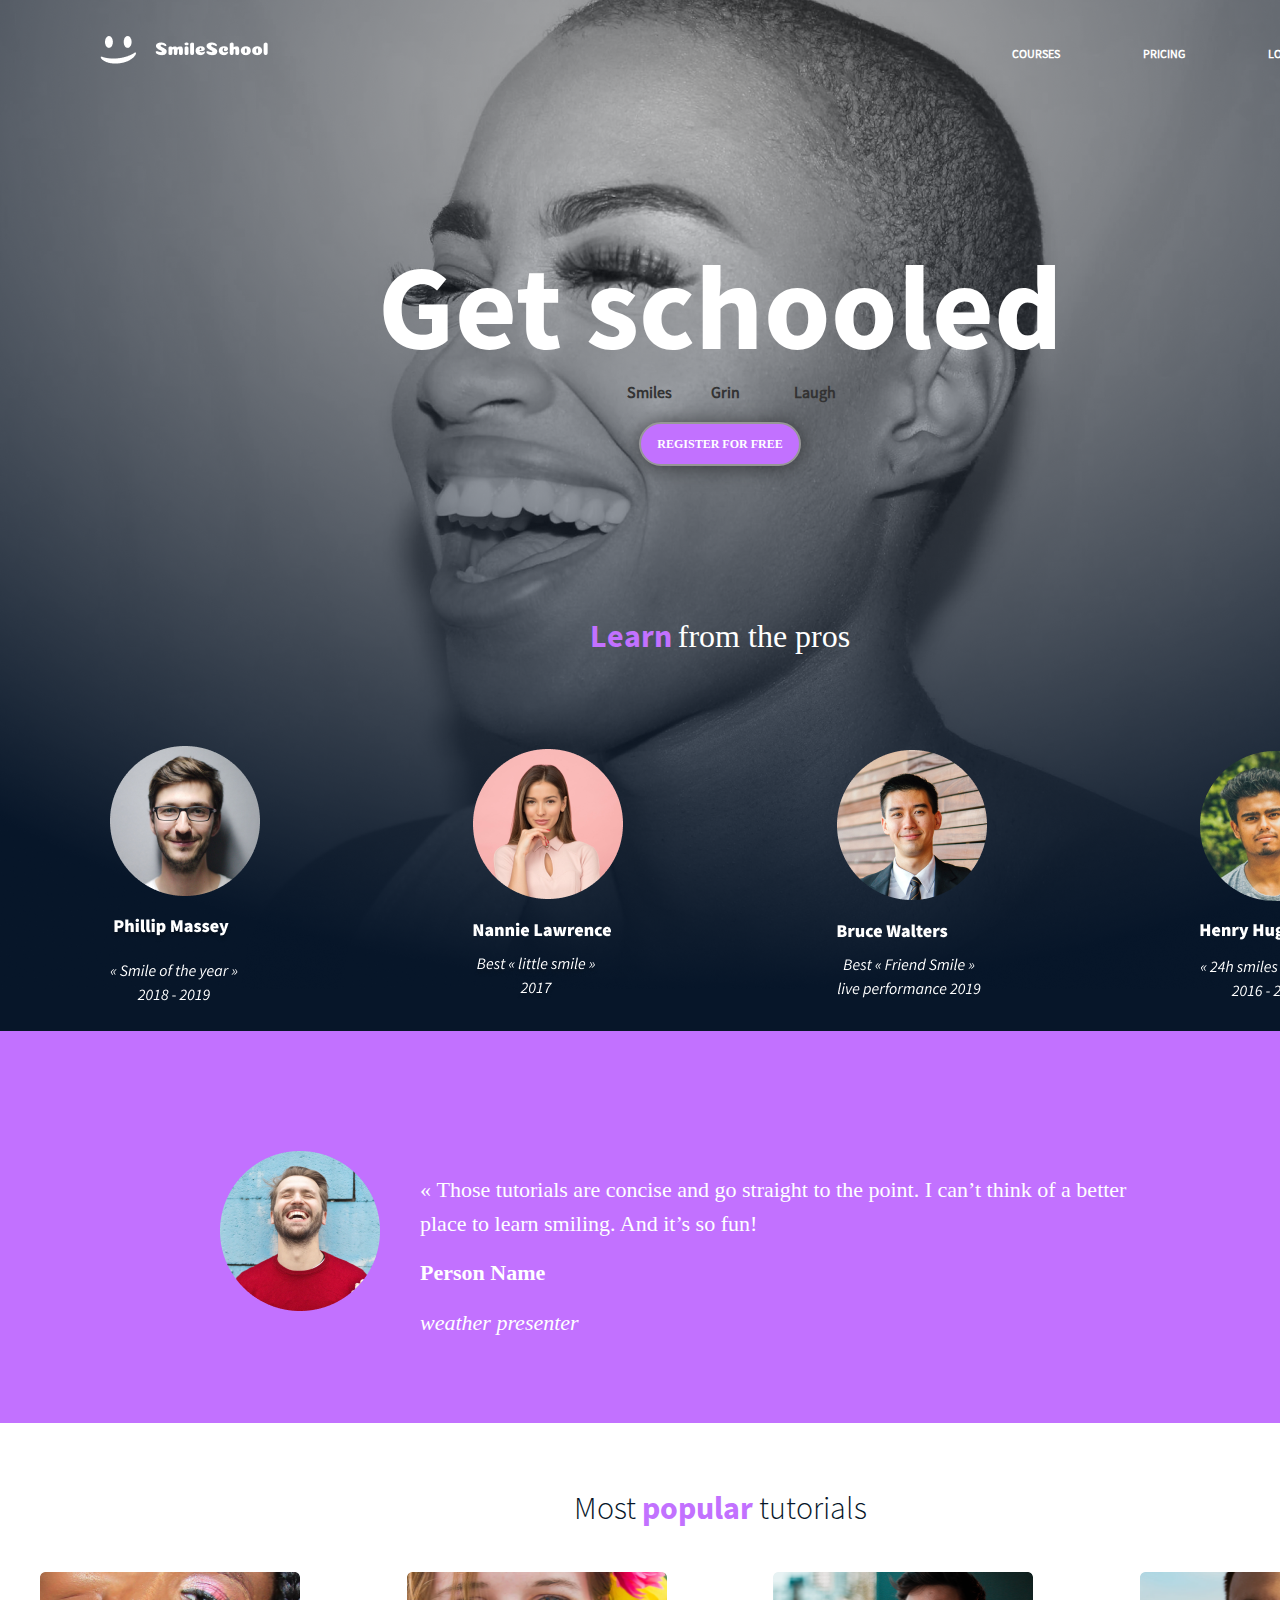
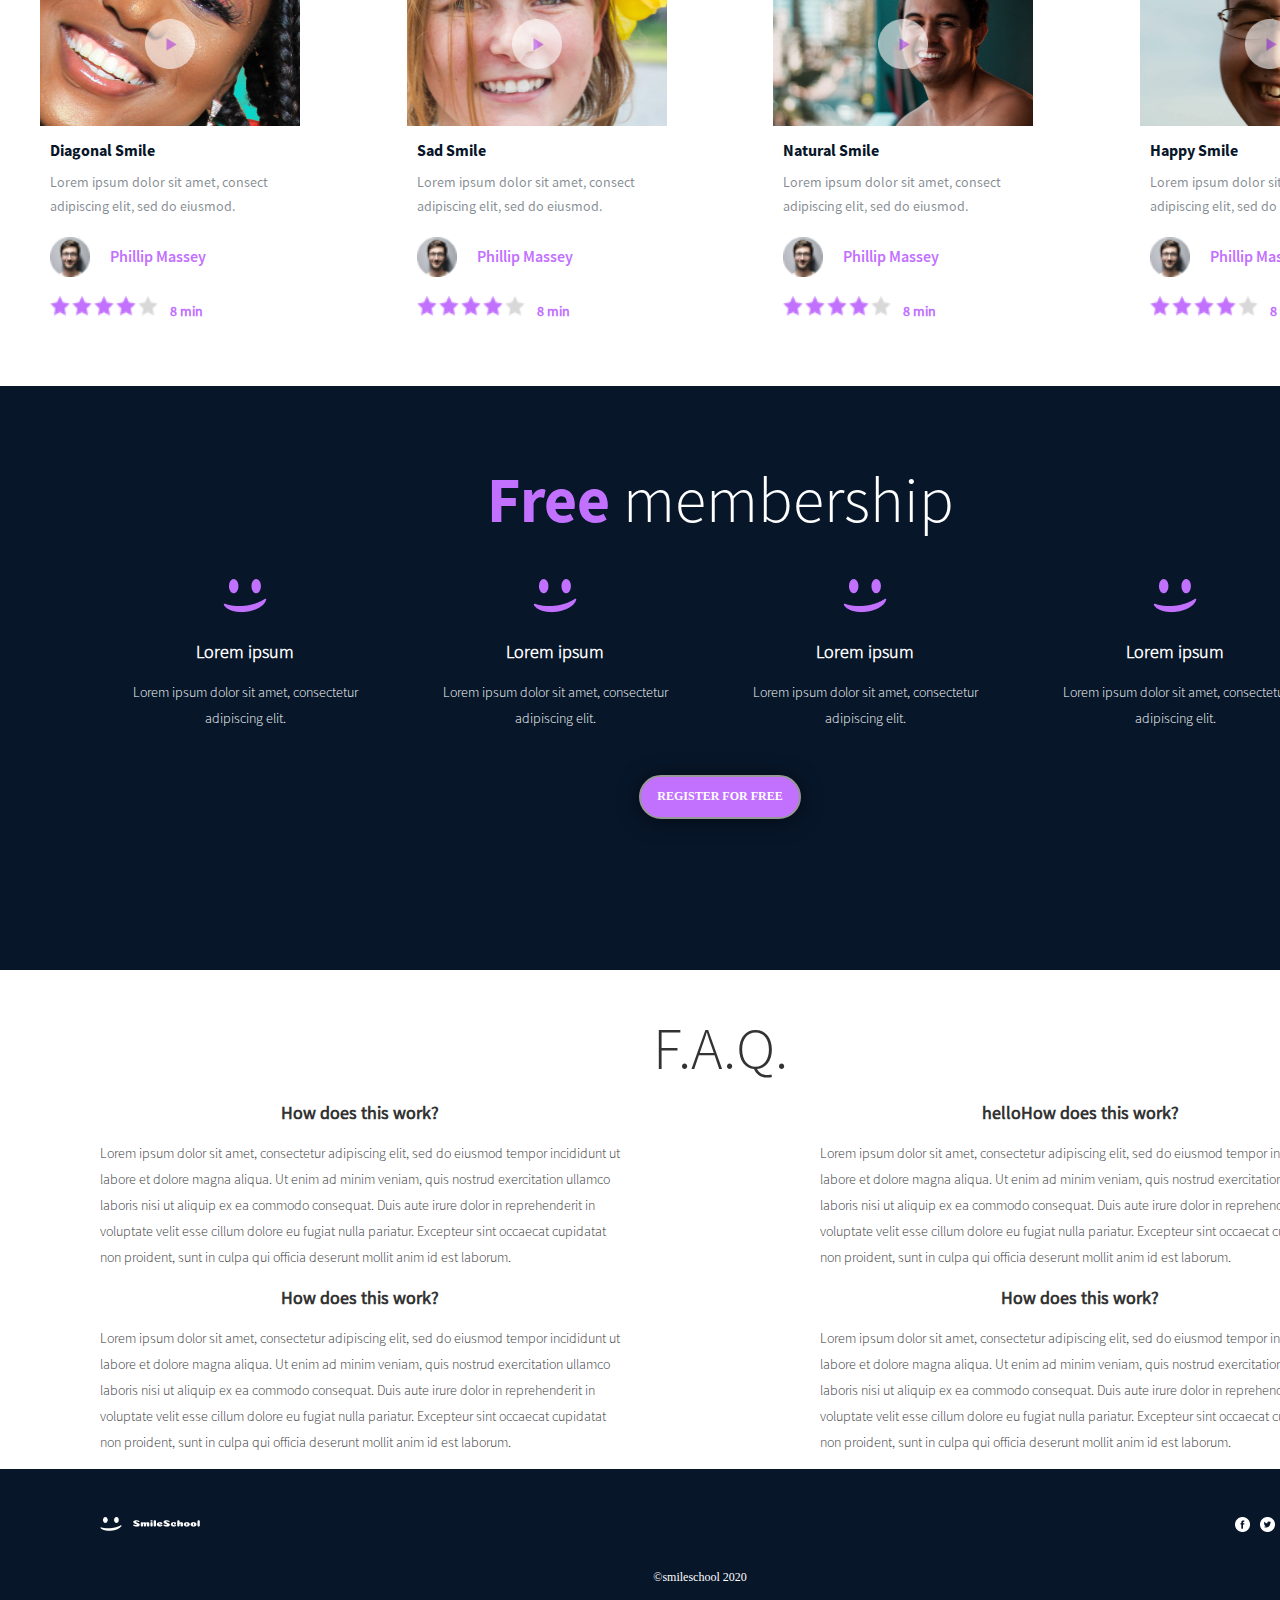
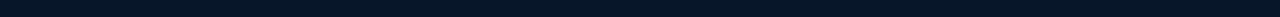
==== css_advanced/index.html @ bad29453 "create a page from figma" ====
<!DOCTYPE html>
<html lang="en">
<head>
    <meta charset="UTF-8">
    <meta name="viewport" content="width=device-width, initial-scale=1.0">
    <title>Homepage</title>
    <link rel="stylesheet" href="styles.css">
</head>
<body>
<div class="container">
<header>
    <div class="header">
        <div class="logo">
            <img src="images/logo.png" alt="Logo"> <!-- Adjust the width as needed -->
        </div>
        <div class="menu">
            <a href="Link">COURSES</a>
            <a href="Link">PRICING</a>
            <a href="Link">LOGIN</a>
        </div>
    </div>
    <section>
        <div>
            <h1 class="getSchooled">Get schooled</h1>
            <div class="spread-out">
                <p>Smiles</p>
                <p>Grin</p>
                <p>Laugh</p>
            </div>
            <button class="button-register">REGISTER FOR FREE</button>
        </div>
        <h2 class="proTitle"><span class="first-word">Learn </span> from the pros</h2>
            <div class="pros">
                <div>
                    <img src="images/avatarPhillip.png" alt="Img Phillip Massey">
                    <p><img src="images/PhillipMassey.png" alt="Phillip Massey"></p>
                    <p><img src="images/SmileOfTheYear.png" alt="Smile of the Year"></p>
                </div>
                <div>
                    <img src="images/Nannie.png" alt="Img Nannie Lawrence">
                    <p><img src="images/NannieLawrence.png" alt="Nannie Lawrence"></p>
                    <p><img src="images/BestLittleSmile.png" alt="Smile of the Year"></p>
                </div>
                <div>
                    <img src="images/Bruce.png" alt="Img Bruce Walters">
                    <p><img src="images/BruceWalters.png" alt="Bruce Walters"></p>
                    <p><img src="images/BestFriendSmile.png" alt="Best Friend Smile"></p>
                </div>
                <div>
                    <img src="images/Henry.png" alt="Img Henry Hughes">
                    <p><img src="images/HenryHughes.png" alt="Henry Hughes"></p>
                    <p><img src="images/24hsmiles.png" alt="24h smile"></p>
                </div>
            </div>
 
    </section>
</header>
<main>
    <section class="sectionTestimonial">
        <div class="insideTestimonial">
            <img src="images/testimonialface.png" alt="Quote Image">
            <div>
                <blockquote>
                    <p><span class="quote-word">« Those tutorials are concise and go straight to the point. I can’t think of a better place to learn smiling. And it’s so fun!
                    </span></p>
                    <p><span class="Person-word">Person Name</span></p>
                    <p><span class="weather-word">weather presenter</span></p>
                </blockquote>
            </div>
        </div>
    </section>
<section class="videoSection">
    <h1 class="videoTitle">Most <span class="first-word">popular</span> tutorials</h1>
    <div class="videoRow">
        <div class="videoCol">
            <div class="image-container">
                <img src="images/DiagonalSmile.png" alt="Diagonal Smile" class="main-image">
                <div class="overlay">
                    <img src="images/play.png" alt="Play Button" class="overlay-image">
                </div>
            </div>
            <h2>Diagonal Smile</h2>
            <p class="videoDescription">Lorem ipsum dolor sit amet, consect adipiscing elit, sed do eiusmod.</p>
            <div class="videoInfo">
                <img src="images/TutorialAvatar.png" alt="Phillip Massey Image">
                <h3 class="videoName">Phillip Massey</h3>
            </div>
            <div class="videoRating">
                <img src="images/star_4.png" alt="Star 1">
                <img src="images/star_4.png" alt="Star 2">
                <img src="images/star_4.png" alt="Star 3">
                <img src="images/star_4.png" alt="Star 4">
                <img src="images/star_5.png" alt="Star 5">
                <p>8 min</p>
            </div>
        </div>
        <div class="videoCol">
            <div class="image-container">
                <img src="images/SadSmile.png" alt="Sad Smile" class="main-image">
                <div class="overlay">
                    <img src="images/play.png" alt="Play Button" class="overlay-image">
                </div>
            </div>
            <h2>Sad Smile</h2>
            <p class="videoDescription">Lorem ipsum dolor sit amet, consect adipiscing elit, sed do eiusmod.</p>
            <div class="videoInfo">
                <img src="images/TutorialAvatar.png" alt="Phillip Massey Image">
                <h3 class="videoName">Phillip Massey</h3>
            </div>
            <div class="videoRating">
                <img src="images/star_4.png" alt="Star 1">
                <img src="images/star_4.png" alt="Star 2">
                <img src="images/star_4.png" alt="Star 3">
                <img src="images/star_4.png" alt="Star 4">
                <img src="images/star_5.png" alt="Star 5">
                <p>8 min</p>
            </div>
        </div>
        <div class="videoCol">
            <div class="image-container">
                <img src="images/NaturalSmile.png" alt="Natural Smile" class="main-image">
                <div class="overlay">
                    <img src="images/play.png" alt="Play Button" class="overlay-image">
                </div>
            </div>
            <h2>Natural Smile</h2>
            <p class="videoDescription">Lorem ipsum dolor sit amet, consect adipiscing elit, sed do eiusmod.</p>
            <div class="videoInfo">
                <img src="images/TutorialAvatar.png" alt="Phillip Massey Image">
                <h3 class="videoName">Phillip Massey</h3>
            </div>
            <div class="videoRating">
                <img src="images/star_4.png" alt="Star 1">
                <img src="images/star_4.png" alt="Star 2">
                <img src="images/star_4.png" alt="Star 3">
                <img src="images/star_4.png" alt="Star 4">
                <img src="images/star_5.png" alt="Star 5">
                <p>8 min</p>
            </div>
        </div>
        <div class="videoCol">
            <div class="image-container">
                <img src="images/HappySmile.png" alt="Happy Smile" class="main-image">
                <div class="overlay">
                    <img src="images/play.png" alt="Play Button" class="overlay-image">
                </div>
            </div>
            <h2>Happy Smile</h2>
            <p class="videoDescription">Lorem ipsum dolor sit amet, consect adipiscing elit, sed do eiusmod.</p>
            <div class="videoInfo">
                <img src="images/TutorialAvatar.png" alt="Phillip Massey Image">
                <h3 class="videoName">Phillip Massey</h3>
            </div>
            <div class="videoRating">
                <img src="images/star_4.png" alt="Star 1">
                <img src="images/star_4.png" alt="Star 2">
                <img src="images/star_4.png" alt="Star 3">
                <img src="images/star_4.png" alt="Star 4">
                <img src="images/star_5.png" alt="Star 5">
                <p>8 min</p>
            </div>
        </div>
    </div>
</section>

<div class="membership">
    <section>
        <div class="topMbr">
            <h1><span class="purple">Free </span>membership</h1>
        </div>
        <div  class="divMbr2">
            <div class="divMbr">
                <div>
                    <img src="images/smile.png" alt="smile img">
                    <h2 class="h2Mbr">Lorem ipsum</h2>
                    <div >
                    <p class="mbrText">Lorem ipsum dolor sit amet, consectetur adipiscing elit.</p>
                    </div>
                </div>
                <div>
                    <img src="images/smile.png" alt="smile img">
                    <h2 class="h2Mbr">Lorem ipsum</h2>
                    <p class="mbrText">Lorem ipsum dolor sit amet, consectetur adipiscing elit.</p>
                </div>
                <div>
                    <img src="images/smile.png" alt="smile img">              
                    <h2 class="h2Mbr">Lorem ipsum</h2>
                    <p class="mbrText">Lorem ipsum dolor sit amet, consectetur adipiscing elit.</p>
                </div>
                <div>
                    <img src="images/smile.png" alt="smile img">
                    <h2 class="h2Mbr">Lorem ipsum</h2>
                    <p class="mbrText">Lorem ipsum dolor sit amet, consectetur adipiscing elit.</p>
                </div>
            </div>
            <button class="button-register">REGISTER FOR FREE</button>
        </div>
    </section>
</div>
<div>
    <section>
    <h1 class="FAQTitle">F.A.Q.</h1>
    <div class="divFAQrow">
        <div>
            <div>
                <h2 class="h2FAQ">How does this work?</h2>
                <p class="faqText">Lorem ipsum dolor sit amet, consectetur adipiscing elit, sed do eiusmod tempor incididunt ut labore et dolore magna aliqua. Ut enim ad minim veniam, quis nostrud exercitation ullamco laboris nisi ut aliquip ex ea commodo consequat. Duis aute irure dolor in reprehenderit in voluptate velit esse cillum dolore eu fugiat nulla pariatur. Excepteur sint occaecat cupidatat non proident, sunt in culpa qui officia deserunt mollit anim id est laborum.</p>
            </div>
            <div>
                <h2 class="h2FAQ">How does this work?</h2>
                <p class="faqText">Lorem ipsum dolor sit amet, consectetur adipiscing elit, sed do eiusmod tempor incididunt ut labore et dolore magna aliqua. Ut enim ad minim veniam, quis nostrud exercitation ullamco laboris nisi ut aliquip ex ea commodo consequat. Duis aute irure dolor in reprehenderit in voluptate velit esse cillum dolore eu fugiat nulla pariatur. Excepteur sint occaecat cupidatat non proident, sunt in culpa qui officia deserunt mollit anim id est laborum.</p>
            </div>
        </div>
        <div>
            <div>
                <h2 class="h2FAQ">helloHow does this work?</h2>
                <p class="faqText">Lorem ipsum dolor sit amet, consectetur adipiscing elit, sed do eiusmod tempor incididunt ut labore et dolore magna aliqua. Ut enim ad minim veniam, quis nostrud exercitation ullamco laboris nisi ut aliquip ex ea commodo consequat. Duis aute irure dolor in reprehenderit in voluptate velit esse cillum dolore eu fugiat nulla pariatur. Excepteur sint occaecat cupidatat non proident, sunt in culpa qui officia deserunt mollit anim id est laborum.</p>
            <div>
            <div>
                <h2 class="h2FAQ">How does this work?</h2>
                <p class="faqText">Lorem ipsum dolor sit amet, consectetur adipiscing elit, sed do eiusmod tempor incididunt ut labore et dolore magna aliqua. Ut enim ad minim veniam, quis nostrud exercitation ullamco laboris nisi ut aliquip ex ea commodo consequat. Duis aute irure dolor in reprehenderit in voluptate velit esse cillum dolore eu fugiat nulla pariatur. Excepteur sint occaecat cupidatat non proident, sunt in culpa qui officia deserunt mollit anim id est laborum.</p>
            </div>
        </div>
    </div>
    </section>
</div>
</main>
<footer>
    <div class="footerCls">
        <div class="footerTop">
            <div class="footerLogo">
                <img src="images/logo.png" alt="Footer logo Image">
            </div>
            <div class="footerMenu">
                <a href="Facebook"><img src="images/Facebook_White.png" alt="Facebook"></a>
                <a href="Twitter"><img src="images/Twitter_White.png" alt="Twitter"></a>
                <a href="Instagram"><img src="images/Instagram_White.png" alt="Instagram"></a>
            </div>
        </div>
        <div class="footerText">
            <p>©smileschool 2020</p>
        </div>
    </div>
</footer>
</div>
</body>
</html>
---- css_advanced/styles.css ----
@font-face { font-family: 'Source Sans Pro-Black'; src: url(fonts/SourceSansPro-Black.otf); }
@font-face { font-family: 'Source Sans Pro-Blacklt'; src: url(fonts/SourceSansPro-BlackIt.otf); }
@font-face { font-family: 'Source Sans Pro-Bold'; src: url(fonts/SourceSansPro-Bold.otf); }
@font-face { font-family: 'Source Sans Pro-Boldlt'; src: url(fonts/SourceSansPro-Boldlt.otf); }
@font-face { font-family: 'Source Sans Pro-ExtraLight'; src: url(fonts/SourceSansPro-ExtraLight.otf); }
@font-face { font-family: 'Source Sans Pro-ExtraLightlt'; src: url(fonts/SourceSansPro-ExtraLightIt.otf); }
@font-face { font-family: 'Source Sans Pro-lt'; src: url(fonts/SourceSansPro-lt.otf); }
@font-face { font-family: 'Source Sans Pro-Light'; src: url(fonts/SourceSansPro-Light.otf); }
@font-face { font-family: 'Source Sans Pro-Lightlt'; src: url(fonts/SourceSansPro-Lightlt.otf); }
@font-face { font-family: 'Source Sans Pro-Regular'; src: url(fonts/SourceSansPro-Regular.otf); }
@font-face { font-family: 'Source Sans Pro-Semibold'; src: url(fonts/SourceSansPro-Semibold.otf); }

/* Base Typography */
body {
    font-family: 'Source Sans Pro-Regular';
    font-size: 16px;
    line-height: 1.5;
    color: #333;
    margin: 0;
    padding: 0;
    height: 100%;
    align-items: center;
}
.container {
    width: 1440px; /* 100%;;*/
    height: 1093px;  /*100%;*/
    background-color: white; /* Change to your desired background color */
    background-image: url("images/background.png");
    background-repeat: no-repeat;
    background-size: cover;
}
header > * {
    margin: 0;
    padding: 0;
}
header {
    display: flex;
    flex-direction: column;
    padding-right: 100px; /* Adjust the padding as needed */
    padding-left: 100px;
    margin-top: 0;
    padding-top: 0;
}
.header {
    display: flex;
    justify-content: space-between;
    width: 100%;
}
.logo {
    padding-top: 36px;
    justify-content: left;
}

.menu a {
    align-items: left;
    text-decoration: none;
    color: #FFFFFF;; /* Adjust the color as needed */
    padding-right: 40px;
    padding-left: 40px;
    height: 15px;
    gap: 0px;
    opacity: 0px;
    font-family: 'Source Sans Pro-Regular';
    font-size: 12px;
    font-weight: 700;
    line-height: 15px;
    text-align: left;
}
.menu {
    margin-top: 40px;

}
.getSchooled {
    font-family: 'Source Sans Pro-Bold';
    font-size: 120px;
    font-weight: 700;
    line-height: 150px;
    text-align: center;
    color: #FFFFFF;
    margin-top: 0px;
    padding-top: 160px;
}
.spread-out {
    display: flex;
    justify-content: space-between; /* Evenly distributes space between items */
    width: 15%; /* Adjust width as needed */
    margin-left: auto;
    margin-right: auto;
}
.spread-out p {
    margin: 0;
    width: 10%;
    text-align: center;
    align-items: center;
}
.button-register {
    display: flex;
    justify-content: center;
    align-items: center;
    background-color: #C271FF; /* Fill color */
    color: white; /* Text color */
    border: 2px solid #979797; /* Stroke color */
    width: 162px; /* Width */
    height: 44px; /* Height */
    margin-top: 20px;
    margin-bottom: 150px;
    text-align: center; /* Text alignment */
    text-decoration: none; /* No text decoration */
    border-radius: 22px; /* Rounded edges */
    cursor: pointer; /* Pointer cursor on hover */
    outline: none; /* No outline */
    box-shadow: 0px 2px 20px 0px #00000080; /* Drop shadow */
    margin-left: auto;
    margin-right: auto;
    font-family: Source Sans Pro;
    font-size: 12px;
    font-weight: 600;
    text-align: center;
}
.proText{
  display: flex;
  flex-direction: row;
  flex-grow: 1; 
}
.proTitle {
    font-family: Source Sans Pro-Regular;
    color: #FFFFFF;
    margin-top: 0px;
    font-size: 32px;
    font-weight: 300;
    line-height: 40px;
    text-align: center;
    font-family: Source Sans Pro;
    padding-bottom: 80px;
    /* Learn from the pros */
}
.first-word {
    font-style: normal;
    font-weight: 700;
    font-size: 32px;
    line-height: 40px;
    text-align: center;
    color: #C271FF;
}
.Person-word {
    font-family: Source Sans Pro;
    font-size: 22px;
    font-weight: 700;
    line-height: 33.6px;
    text-align: left;

}
.weather-word {
    font-family: Source Sans Pro;
    font-size: 22px;
    font-style: italic;
    font-weight: 400;
    line-height: 33px;
    text-align: left;
}
.quote-word {
    font-family: Source Sans Pro;
    font-size: 22px;
    font-weight: 400;
    line-height: 33.6px;
    text-align: left;
}
.prosTitle {
    display: flex;
    justify-content: space-between;
    align-items: center;
    width: 100%; /* Adjust the width as needed */
    padding: 10px; /* Adjust the padding as needed */
}
.pros {
    display: flex;
    justify-content: space-between;
    align-items: center;
    width: 100%; /* Adjust the width as needed */
    padding: 10px; /* Adjust the padding as needed */
}
h1, h2, h3, h4, h5, h6 {
  margin-bottom: 0.0em;
  font-weight: normal;
  font-style: normal;
}

.sectionTestimonial {
    width: 1440px;
    height: 392px;
    top: 1093px;
    left: -1px;
    gap: 0px;
    opacity: 0px;
    background: #C271FF;
}

.insideTestimonial {
    display: flex;
    width: 953px;
    height: 160px;
    top: 1201px;
    left: 259px;
    gap: 0px;
    opacity: 0px;
    padding-left: 220px;
    padding-top: 120px;
    font-family: Source Sans Pro;
    font-size: 22px;
    font-weight: 400;
    line-height: 33.6px;
    color: #FFFFFF;
}
p {
    font-family: 'Source Sans Pro-Regular';
    font-size: 16px;
    font-weight: 700;
    line-height: 20px;
    text-align: left;
}
.videoSection {
    text-align: center;
    color: #071629;
    background: #FFFFFF;
    padding: 40px 20px;
}

.videoTitle {
    font-size: 32px;
    font-family: 'Source Sans Pro-Light';
    margin-bottom: 20px;
    color: #071629;
}

.first-word {
    color: #C271FF;
    font-family: 'Source Sans Pro-Bold';
}

.videoRow {
    display: flex;
    flex-wrap: wrap;
    justify-content: space-between;
    gap: 20px;
}

.videoCol {
    padding: 20px;
    border-radius: 5px 5px 0px 0px;
    flex: 1;
    min-width: 220px; /* Ensures a minimum width for each column */
    max-width: 300px; /* Optional, to control the maximum width */
    box-sizing: border-box;
    text-align: left;
    color: #FFFFFF;
}

.videoCol img {
    width: 100%;
    margin-bottom: 10px;
    color: #FFFFFF;
}
.image-container {
  position: relative;

}
.main-image {
    display: block; /* Ensures the image respects the container's dimensions */
    width: 255px;
    height: 154px;
    gap: 0px;
    border-radius: 5px 5px 0px 0px;
    opacity: 0px;
}
.overlay {
  position: absolute;
  top: 50%;
  left: 50%;
  transform: translate(-50%, -50%); /* Centers the overlay container */
  width: 50px; /* Size of the overlay container */
  height: 50px; /* Size of the overlay container */
  display: flex;
  align-items: center;
  justify-content: center;
}
.overlay-image {
   width: 100%; /* Adjust to fit within the overlay container */
  height: 100%; /* Adjust to fit within the overlay container */
  opacity: 0.7; /* Adjust opacity to make the overlay semi-transparent */
  pointer-events: none; /* Ensures the play button image does not capture clicks */
}

.videoCol h2 {
    color: #071629;
    padding-left: 10px;
    font-family: 'Source Sans Pro-Bold';
    font-size: 16px;
    font-weight: 700;
    line-height: 20.11px;
    text-align: left;

}

.videoDescription {
    font-size: 14px;
    font-family: 'Source Sans Pro-Regular';
    margin: 10px 0;
    color: #07162980;
    padding-left: 10px;
    font-size: 14px;
    font-weight: 400;
    line-height: 24px;
    text-align: left;
}

.videoInfo {
    display: flex;
    align-items: center;
    margin-top: 10px;
    padding-left: 10px;
}

.videoInfo img {
    width: 40px;
    height: 40px;
    margin-right: 10px;
    margin-bottom: 10px;
}

.videoName {
    font-size: 16px;
    font-family: 'Source Sans Pro-SemiBold';
    color: #C271FF;
    text-align: center;
    margin-left: 10px;
        padding-top: 0px;
    padding-bottom: 28px;
}

.videoRating {
    display: flex;
    align-items: center;
    padding-top: 0px;
    margin-left: 10px;
}

.videoRating img {
    width: 20px;
    height: 20px;
    margin-right: 2px;
}

.videoRating p {
    margin: 0;
    font-size: 14px;
    margin-left: 10px;
    color: #C271FF;
}

.membership {
    background: #071629;
    color: #FFFFFF;
    font-family: 'Source Sans Pro-Light';
    font-size: 32px;
    font-weight: 300;
    line-height: 40px;
    text-align: center;
    color: #FFFFFF;
}
.topMbr {
      padding-bottom: 50px;
      padding-top:50px;
}
.divMbr {
    display: flex;
    justify-content: space-between;
    margin-left: 100px;
    margin-right: 100px;
    margin-right: 100px;
    padding-left:20px;
    gap: 40px;
    align-items: center;
    width:100%; /* Adjust the width as needed */
    padding: 10px;
    max-width: 1200px;
    margin: 100 auto;
}
.divMbr2{
    padding-bottom: 0.1rem;
}
.purple {
    color: #C271FF;
    font-family: 'Source Sans Pro-Bold';
}
.h2Mbr {
    font-size: 18px;
    font-weight: 600;
    line-height: 26px;
    text-align: center;
}
.mbrText {
    font-family: 'Source Sans Pro-Light';
    font-size: 14px;
    font-weight: 400;
    line-height: 26px;
    text-align: center;
}
.divFAQrow {
    display: flex;
    justify-content: space-between;
}
.h2FAQ {
    font-size: 18px;
    font-weight: 600;
    line-height: 26px;
    text-align: center;
}
.faqText {
    font-family: 'Source Sans Pro-Light';
    font-size: 14px;
    font-weight: 400;
    line-height: 26px;
    text-align: left;
    padding-left: 100px;
    padding-right: 100px;
}
.FAQTitle {
    font-family: 'Source Sans Pro-Light';
    font-size: 60px;
    font-weight: 300;
    line-height: 75px;
    text-align: center;
}
footer {
    display: flex;
    flex-direction: column;
    width: 100%;
    background-color: #071629;
    padding-right: 100px;
    padding-left: 100px;
    padding-top: 20px;
    padding-bottom: 20px;
    color: #FFFFFF;
    max-width: 1200px; /* Adjust this to match your page's max width */
    margin: 100 auto; /* Centers the footer content */  
}

.footerCls {
    display: flex;
    flex-direction: column;
    align-items: center;
    width: 100%;
}

.footerTop {
    display: flex;
    justify-content: space-between;
    width: 100%;
    align-items: center;
    margin-bottom: 20px;
    margin-top: 25px;
    padding: 0 20px;
}

.footerLogo img {
    height: 15px; /* Adjust height as needed */
    width: 100px;
}

.footerMenu {
    display: flex;
    gap: 10px;
    
}

.footerMenu a img {
    width: 15px; /* Adjust icon size as needed */
    height: 15px;
}

.footerText p {
    text-align: center;
    font-family: 'Source Sans Pro-ExtraLight';
    font-size: 12px;
    font-weight: 400;
    line-height: 15px;
    color: #FFFFFF;
    font-weight: 200;
    line-height: 15px;
    text-align: left;
}

/* Colors and Variables */
:root {
  --primary-color: #3498db;
  --secondary-color: #2ecc71;
  --font-color: #333;
  --background-color: #fff;
}
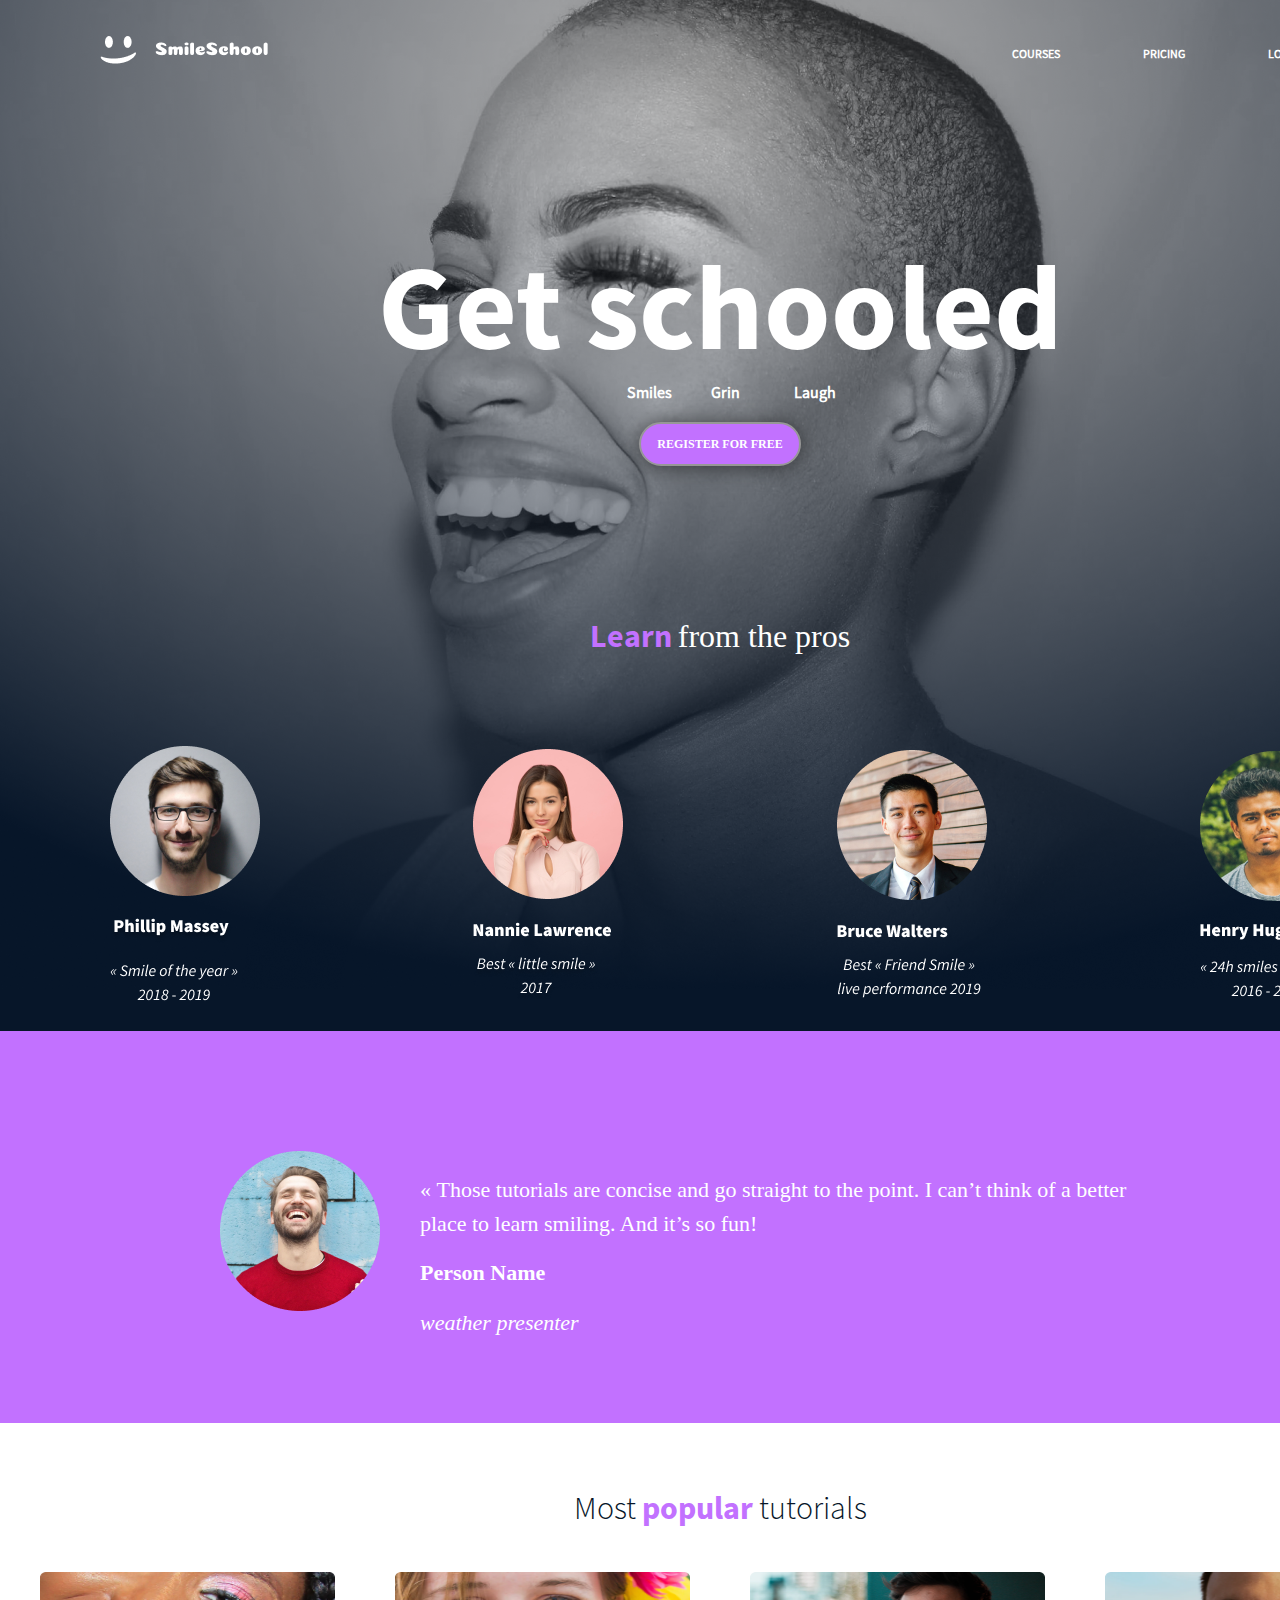
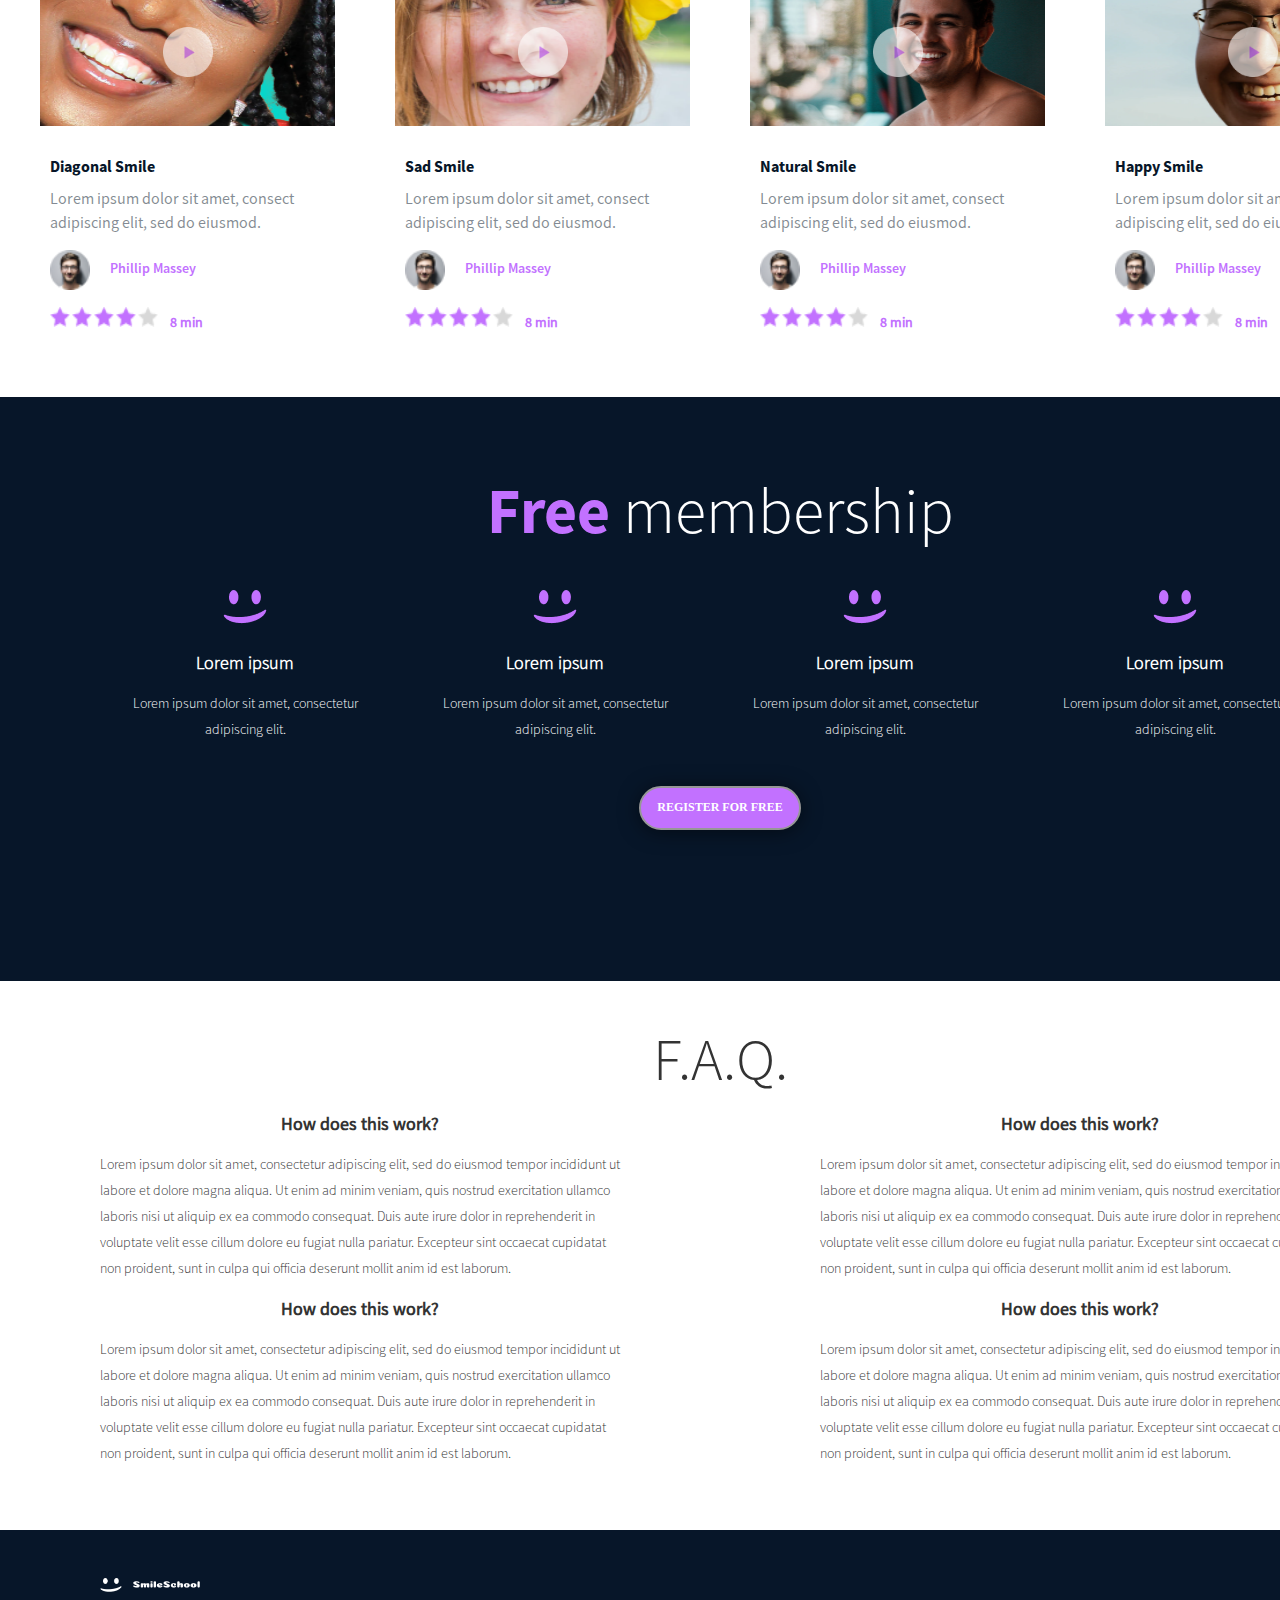
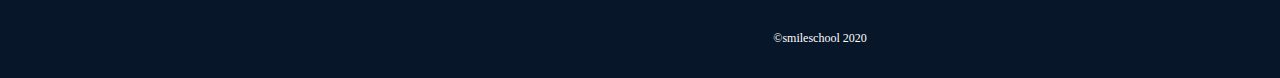
==== commit 8ad70a4f: "add some fonts spacing" ====
--- a/css_advanced/index.html
+++ b/css_advanced/index.html
@@ -213,7 +213,7 @@
         </div>
         <div>
             <div>
-                <h2 class="h2FAQ">helloHow does this work?</h2>
+                <h2 class="h2FAQ">How does this work?</h2>
                 <p class="faqText">Lorem ipsum dolor sit amet, consectetur adipiscing elit, sed do eiusmod tempor incididunt ut labore et dolore magna aliqua. Ut enim ad minim veniam, quis nostrud exercitation ullamco laboris nisi ut aliquip ex ea commodo consequat. Duis aute irure dolor in reprehenderit in voluptate velit esse cillum dolore eu fugiat nulla pariatur. Excepteur sint occaecat cupidatat non proident, sunt in culpa qui officia deserunt mollit anim id est laborum.</p>
             <div>
             <div>
--- a/css_advanced/styles.css
+++ b/css_advanced/styles.css
@@ -36,7 +36,7 @@
 header {
     display: flex;
     flex-direction: column;
-    padding-right: 100px; /* Adjust the padding as needed */
+    padding-right: 100px;
     padding-left: 100px;
     margin-top: 0;
     padding-top: 0;
@@ -54,7 +54,7 @@
 .menu a {
     align-items: left;
     text-decoration: none;
-    color: #FFFFFF;; /* Adjust the color as needed */
+    color: #FFFFFF;
     padding-right: 40px;
     padding-left: 40px;
     height: 15px;
@@ -92,6 +92,7 @@
     width: 10%;
     text-align: center;
     align-items: center;
+    color: #FFFFFF;
 }
 .button-register {
     display: flex;
@@ -248,9 +249,8 @@
     padding: 20px;
     border-radius: 5px 5px 0px 0px;
     flex: 1;
-    min-width: 220px; /* Ensures a minimum width for each column */
-    max-width: 300px; /* Optional, to control the maximum width */
-    box-sizing: border-box;
+    min-width: 220px;
+    max-width: 300px; 
     text-align: left;
     color: #FFFFFF;
 }
@@ -265,7 +265,6 @@
 
 }
 .main-image {
-    display: block; /* Ensures the image respects the container's dimensions */
     width: 255px;
     height: 154px;
     gap: 0px;
@@ -284,7 +283,7 @@
   justify-content: center;
 }
 .overlay-image {
-   width: 100%; /* Adjust to fit within the overlay container */
+  width: 100%; /* Adjust to fit within the overlay container */
   height: 100%; /* Adjust to fit within the overlay container */
   opacity: 0.7; /* Adjust opacity to make the overlay semi-transparent */
   pointer-events: none; /* Ensures the play button image does not capture clicks */
@@ -298,7 +297,6 @@
     font-weight: 700;
     line-height: 20.11px;
     text-align: left;
-
 }
 
 .videoDescription {
@@ -307,7 +305,7 @@
     margin: 10px 0;
     color: #07162980;
     padding-left: 10px;
-    font-size: 14px;
+    font-size: 16px;
     font-weight: 400;
     line-height: 24px;
     text-align: left;
@@ -328,12 +326,12 @@
 }
 
 .videoName {
-    font-size: 16px;
+    font-size: 14px;
     font-family: 'Source Sans Pro-SemiBold';
     color: #C271FF;
     text-align: center;
     margin-left: 10px;
-        padding-top: 0px;
+    padding-top: 0px;
     padding-bottom: 28px;
 }
 
@@ -408,6 +406,7 @@
 .divFAQrow {
     display: flex;
     justify-content: space-between;
+    padding-bottom: 50px;
 }
 .h2FAQ {
     font-size: 18px;
@@ -423,6 +422,7 @@
     text-align: left;
     padding-left: 100px;
     padding-right: 100px;
+    
 }
 .FAQTitle {
     font-family: 'Source Sans Pro-Light';
@@ -441,8 +441,8 @@
     padding-top: 20px;
     padding-bottom: 20px;
     color: #FFFFFF;
-    max-width: 1200px; /* Adjust this to match your page's max width */
-    margin: 100 auto; /* Centers the footer content */  
+    max-width: 1440px; /* Adjust this to match your page's max width */
+    margin: 100 auto;
 }
 
 .footerCls {
@@ -463,7 +463,7 @@
 }
 
 .footerLogo img {
-    height: 15px; /* Adjust height as needed */
+    height: 15px;
     width: 100px;
 }
 
@@ -474,7 +474,7 @@
 }
 
 .footerMenu a img {
-    width: 15px; /* Adjust icon size as needed */
+    width: 15px;
     height: 15px;
 }
 
@@ -489,11 +489,3 @@
     line-height: 15px;
     text-align: left;
 }
-
-/* Colors and Variables */
-:root {
-  --primary-color: #3498db;
-  --secondary-color: #2ecc71;
-  --font-color: #333;
-  --background-color: #fff;
-}
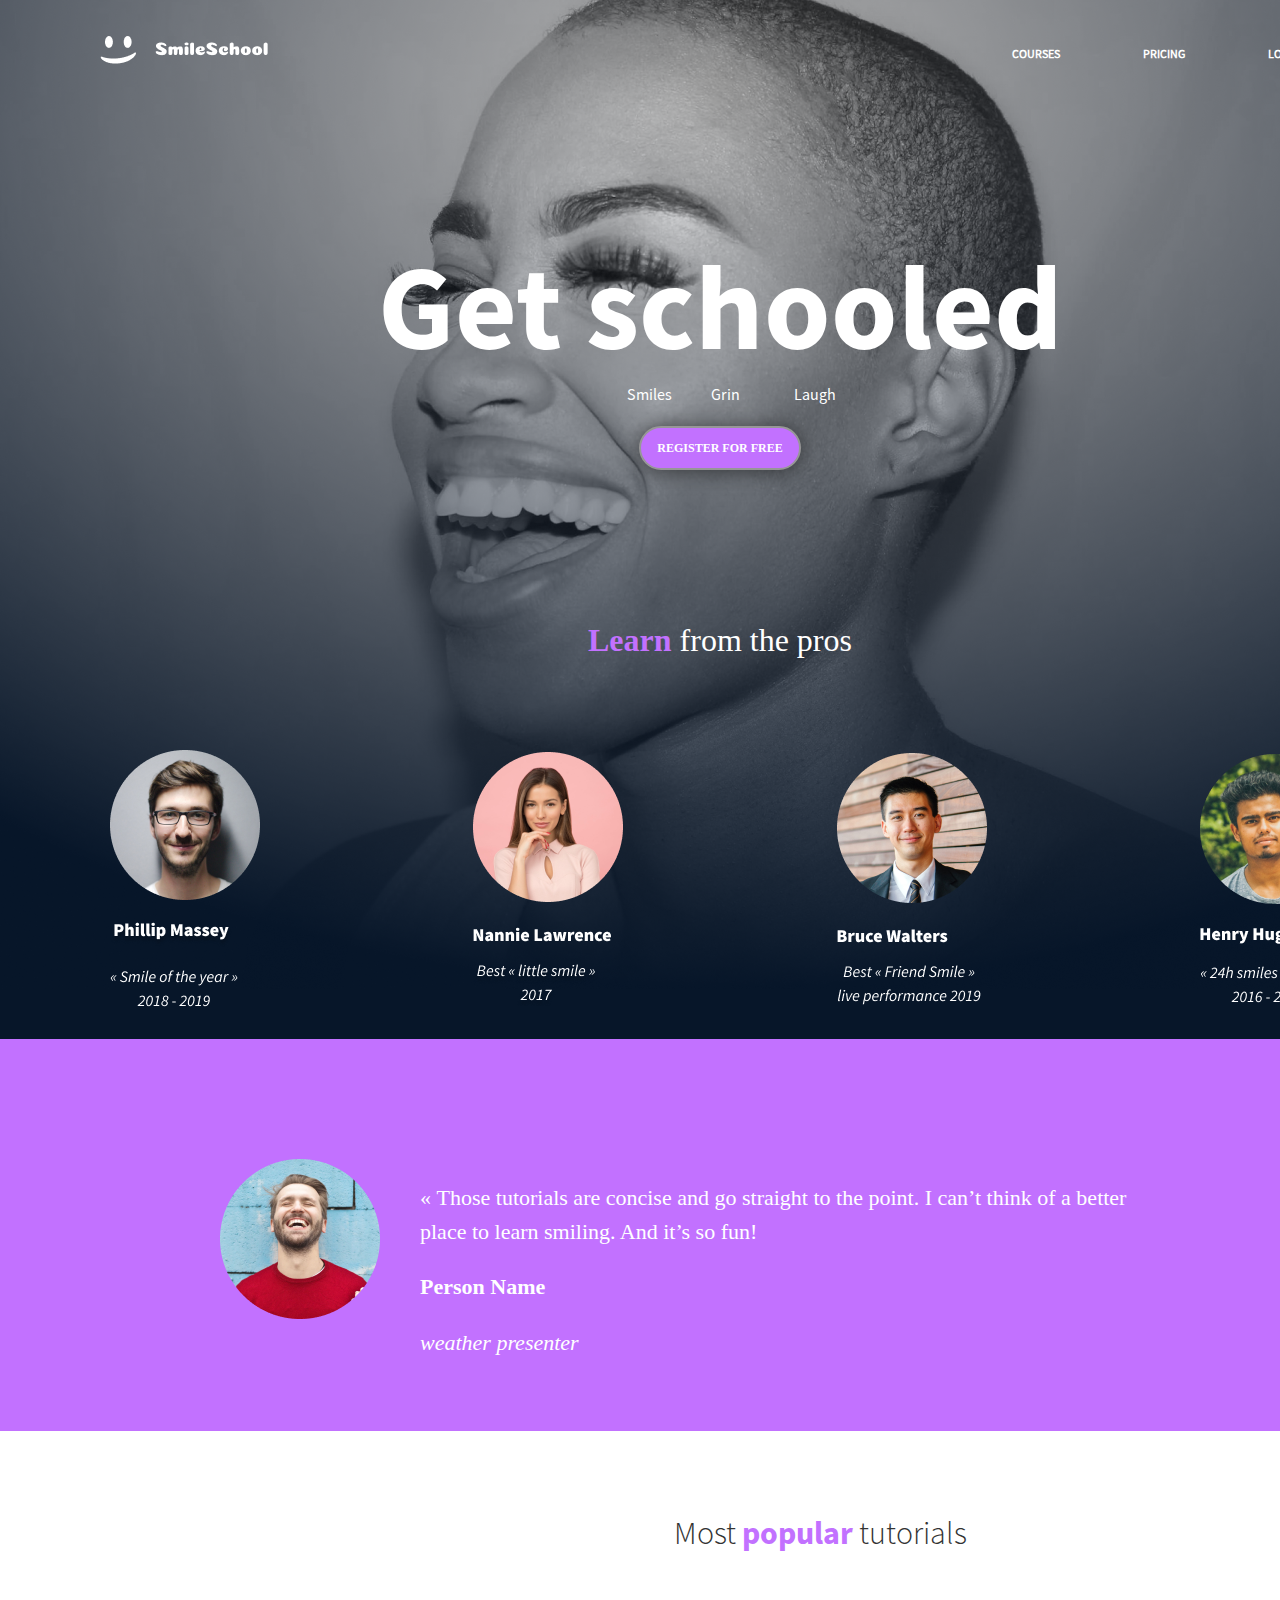
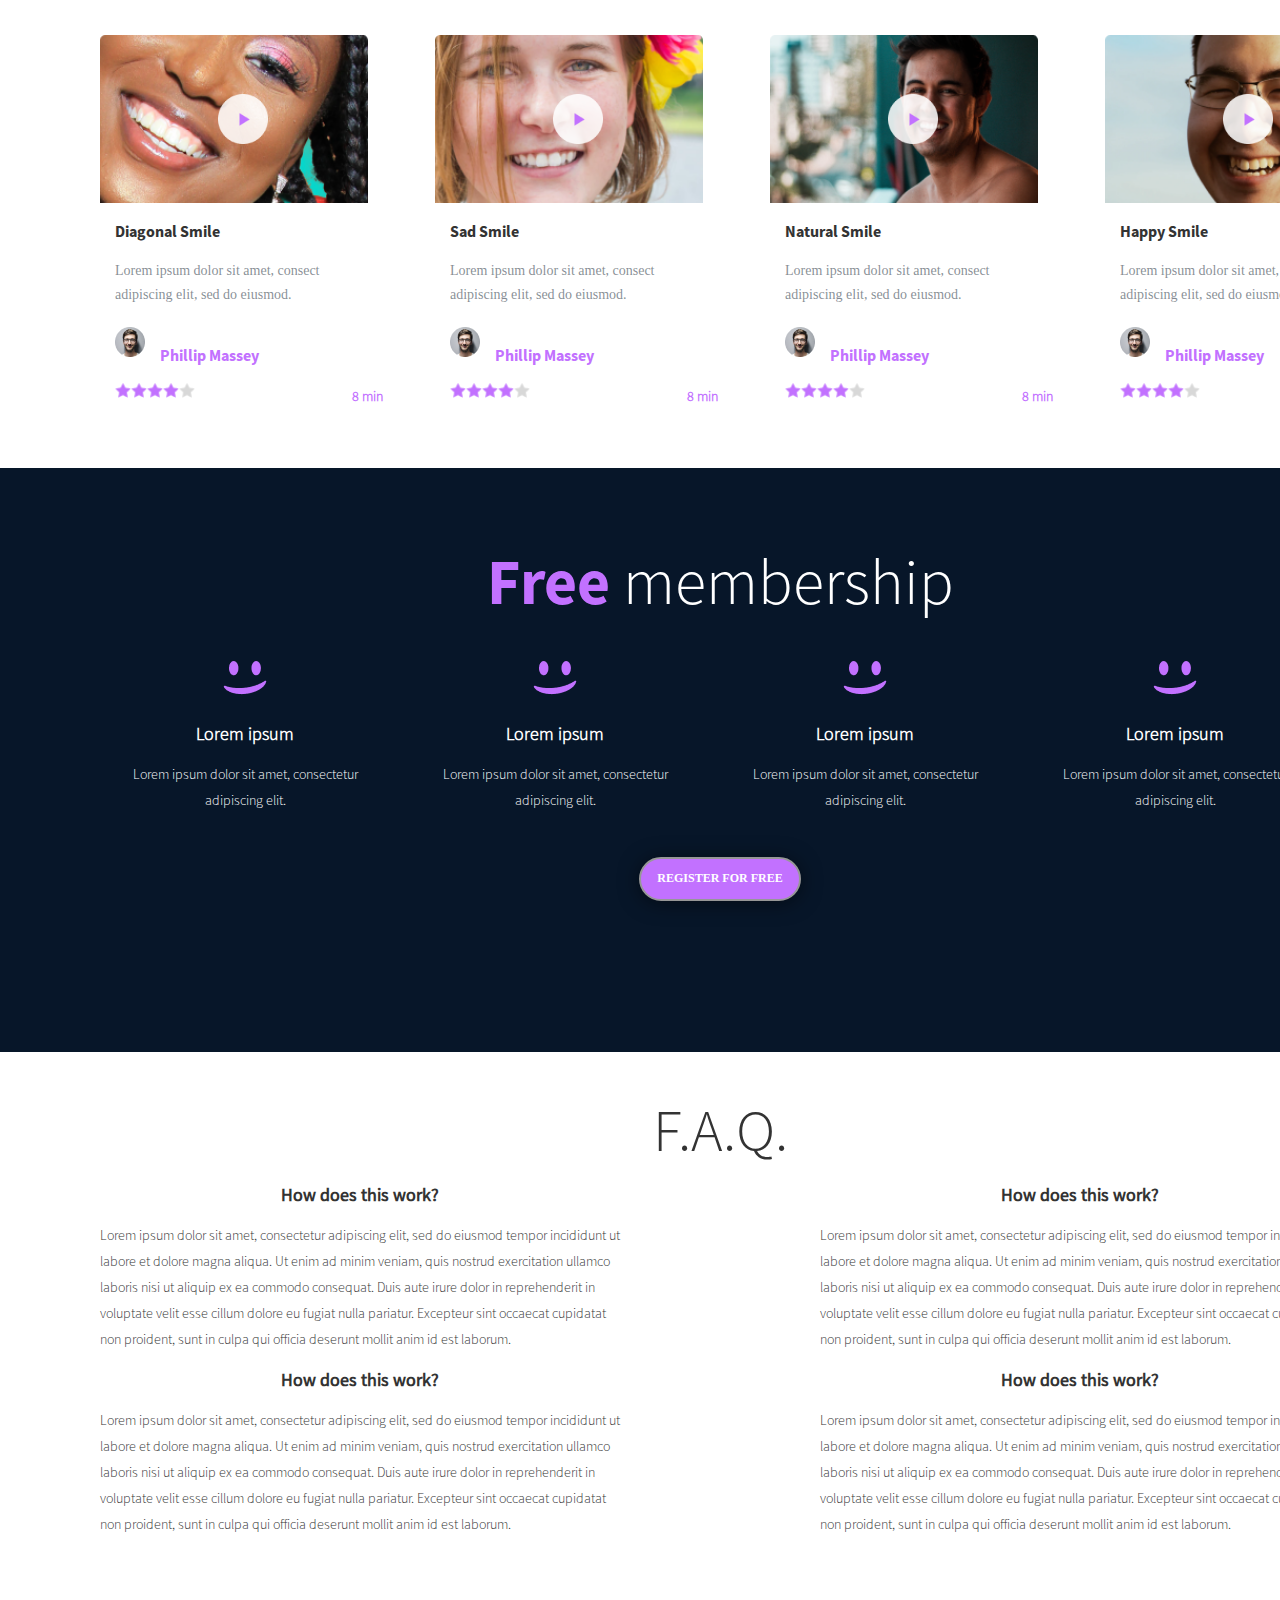
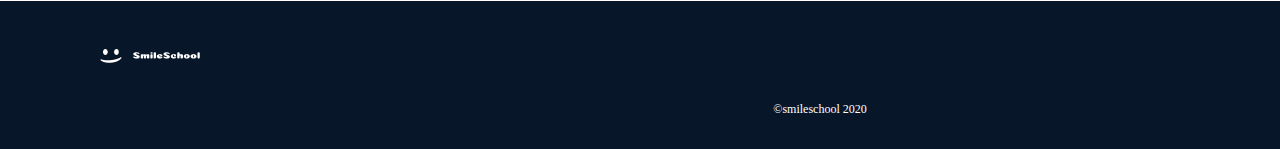
==== commit 81c793e0: "redo of videos" ====
--- a/css_advanced/index.html
+++ b/css_advanced/index.html
@@ -11,7 +11,7 @@
 <header>
     <div class="header">
         <div class="logo">
-            <img src="images/logo.png" alt="Logo"> <!-- Adjust the width as needed -->
+            <img src="images/logo.png" alt="Logo">
         </div>
         <div class="menu">
             <a href="Link">COURSES</a>
@@ -69,99 +69,115 @@
             </div>
         </div>
     </section>
-<section class="videoSection">
-    <h1 class="videoTitle">Most <span class="first-word">popular</span> tutorials</h1>
-    <div class="videoRow">
-        <div class="videoCol">
-            <div class="image-container">
-                <img src="images/DiagonalSmile.png" alt="Diagonal Smile" class="main-image">
-                <div class="overlay">
-                    <img src="images/play.png" alt="Play Button" class="overlay-image">
-                </div>
-            </div>
-            <h2>Diagonal Smile</h2>
-            <p class="videoDescription">Lorem ipsum dolor sit amet, consect adipiscing elit, sed do eiusmod.</p>
-            <div class="videoInfo">
-                <img src="images/TutorialAvatar.png" alt="Phillip Massey Image">
-                <h3 class="videoName">Phillip Massey</h3>
-            </div>
-            <div class="videoRating">
-                <img src="images/star_4.png" alt="Star 1">
-                <img src="images/star_4.png" alt="Star 2">
-                <img src="images/star_4.png" alt="Star 3">
-                <img src="images/star_4.png" alt="Star 4">
-                <img src="images/star_5.png" alt="Star 5">
-                <p>8 min</p>
-            </div>
-        </div>
-        <div class="videoCol">
-            <div class="image-container">
-                <img src="images/SadSmile.png" alt="Sad Smile" class="main-image">
-                <div class="overlay">
-                    <img src="images/play.png" alt="Play Button" class="overlay-image">
-                </div>
-            </div>
-            <h2>Sad Smile</h2>
-            <p class="videoDescription">Lorem ipsum dolor sit amet, consect adipiscing elit, sed do eiusmod.</p>
-            <div class="videoInfo">
-                <img src="images/TutorialAvatar.png" alt="Phillip Massey Image">
-                <h3 class="videoName">Phillip Massey</h3>
-            </div>
-            <div class="videoRating">
-                <img src="images/star_4.png" alt="Star 1">
-                <img src="images/star_4.png" alt="Star 2">
-                <img src="images/star_4.png" alt="Star 3">
-                <img src="images/star_4.png" alt="Star 4">
-                <img src="images/star_5.png" alt="Star 5">
-                <p>8 min</p>
-            </div>
-        </div>
-        <div class="videoCol">
-            <div class="image-container">
-                <img src="images/NaturalSmile.png" alt="Natural Smile" class="main-image">
-                <div class="overlay">
-                    <img src="images/play.png" alt="Play Button" class="overlay-image">
-                </div>
-            </div>
-            <h2>Natural Smile</h2>
-            <p class="videoDescription">Lorem ipsum dolor sit amet, consect adipiscing elit, sed do eiusmod.</p>
-            <div class="videoInfo">
-                <img src="images/TutorialAvatar.png" alt="Phillip Massey Image">
-                <h3 class="videoName">Phillip Massey</h3>
-            </div>
-            <div class="videoRating">
-                <img src="images/star_4.png" alt="Star 1">
-                <img src="images/star_4.png" alt="Star 2">
-                <img src="images/star_4.png" alt="Star 3">
-                <img src="images/star_4.png" alt="Star 4">
-                <img src="images/star_5.png" alt="Star 5">
-                <p>8 min</p>
-            </div>
-        </div>
-        <div class="videoCol">
-            <div class="image-container">
-                <img src="images/HappySmile.png" alt="Happy Smile" class="main-image">
-                <div class="overlay">
-                    <img src="images/play.png" alt="Play Button" class="overlay-image">
-                </div>
-            </div>
-            <h2>Happy Smile</h2>
-            <p class="videoDescription">Lorem ipsum dolor sit amet, consect adipiscing elit, sed do eiusmod.</p>
-            <div class="videoInfo">
-                <img src="images/TutorialAvatar.png" alt="Phillip Massey Image">
-                <h3 class="videoName">Phillip Massey</h3>
-            </div>
-            <div class="videoRating">
-                <img src="images/star_4.png" alt="Star 1">
-                <img src="images/star_4.png" alt="Star 2">
-                <img src="images/star_4.png" alt="Star 3">
-                <img src="images/star_4.png" alt="Star 4">
-                <img src="images/star_5.png" alt="Star 5">
-                <p>8 min</p>
-            </div>
-        </div>
-    </div>
-</section>
+<div class="videos"> <!-- col -->
+    <section>
+        <div class="videoHeader"> <!-- row -->
+            <p>Most <span class="purple">popular </span> tutorials</p>
+        </div>
+        <div class="showVideos"> <!-- row -->
+            <div class="videoCol"> <!-- col -->
+                <div class="blockImages">
+                    <img class="videoImage" src="images/DiagonalSmile.png" alt="Natural Smile">
+                    <img class="playImage" src="images/play.png" alt="play button">
+                </div>
+                <div class="videoSubtitle"><p>Diagonal Smile</p></div>
+                <div class="videoInformation">
+                    Lorem ipsum dolor sit amet, consect adipiscing elit, sed do eiusmod.
+                </div>
+                <div class="avatarImageRow"> <!-- row -->
+                    <img src="images/TutorialAvatar.png" alt="Phillip Massey image">
+                    <div class="avatarName"><p>Phillip Massey</p></div>
+                </div>
+                <div class="avatarStarRow"> <!-- row --> 
+                        <div class="star">
+                            <img src="images/star_4.png" alt="purplestar">
+                            <img src="images/star_4.png" alt="purplestar">
+                            <img src="images/star_4.png" alt="purplestar">
+                            <img src="images/star_4.png" alt="purplestar">
+                            <img src="images/star_5.png" alt="purplestar">
+                        </div>
+                        <div class="minutes">8 min</div>
+                </div>
+            </div>
+
+            <div class="videoCol"> <!-- col -->
+                <div class="blockImages">
+                    <img class="videoImage" src="images/SadSmile.png" alt="Natural Smile">
+                    <img class="playImage" src="images/play.png" alt="play button">
+                </div>
+                <div class="videoSubtitle"><p>Sad Smile</p></div>
+                <div class="videoInformation">
+                    Lorem ipsum dolor sit amet, consect adipiscing elit, sed do eiusmod.
+                </div>
+                <div class="avatarImageRow"> <!-- row -->
+                    <img src="images/TutorialAvatar.png" alt="Phillip Massey image">
+                    <div class="avatarName"><p>Phillip Massey</p></div>
+                </div>
+                <div class="avatarStarRow"> <!-- row --> 
+                        <div class="star">
+                            <img src="images/star_4.png" alt="purplestar">
+                            <img src="images/star_4.png" alt="purplestar">
+                            <img src="images/star_4.png" alt="purplestar">
+                            <img src="images/star_4.png" alt="purplestar">
+                            <img src="images/star_5.png" alt="purplestar">
+                        </div>
+                        <div class="minutes">8 min</div>
+                </div>
+            </div>
+
+            <div class="videoCol"> <!-- col -->
+                <div class="blockImages">
+                    <img class="videoImage" src="images/NaturalSmile.png" alt="Natural Smile">
+                    <img class="playImage" src="images/play.png" alt="play button">
+                </div>
+                <div class="videoSubtitle"><p>Natural Smile</p></div>
+                <div class="videoInformation">
+                    Lorem ipsum dolor sit amet, consect adipiscing elit, sed do eiusmod.
+                </div>
+                <div class="avatarImageRow"> <!-- row -->
+                    <img src="images/TutorialAvatar.png" alt="Phillip Massey image">
+                    <div class="avatarName"><p>Phillip Massey</p></div>
+                </div>
+                <div class="avatarStarRow"> <!-- row --> 
+                        <div class="star">
+                            <img src="images/star_4.png" alt="purplestar">
+                            <img src="images/star_4.png" alt="purplestar">
+                            <img src="images/star_4.png" alt="purplestar">
+                            <img src="images/star_4.png" alt="purplestar">
+                            <img src="images/star_5.png" alt="purplestar">
+                        </div>
+                        <div class="minutes">8 min</div>
+                </div>
+            </div>
+
+            <div class="videoCol"> <!-- col -->
+                <div class="blockImages">
+                    <img class="videoImage" src="images/HappySmile.png" alt="Natural Smile">
+                    <img class="playImage" src="images/play.png" alt="play button">
+                </div>
+                <div class="videoSubtitle"><p>Happy Smile</p></div>
+                <div class="videoInformation">
+                    Lorem ipsum dolor sit amet, consect adipiscing elit, sed do eiusmod.
+                </div>
+                <div class="avatarImageRow"> <!-- row -->
+                    <img src="images/TutorialAvatar.png" alt="Phillip Massey image">
+                    <div class="avatarName"><p>Phillip Massey</p></div>
+                </div>
+                <div class="avatarStarRow"> <!-- row --> 
+                        <div class="star">
+                            <img src="images/star_4.png" alt="purplestar">
+                            <img src="images/star_4.png" alt="purplestar">
+                            <img src="images/star_4.png" alt="purplestar">
+                            <img src="images/star_4.png" alt="purplestar">
+                            <img src="images/star_5.png" alt="purplestar">
+                        </div>
+                        <div class="minutes">8 min</div>
+                </div>
+            </div>
+
+        </div>
+    </section>
+</div>
 
 <div class="membership">
     <section>
--- a/css_advanced/styles.css
+++ b/css_advanced/styles.css
@@ -206,154 +206,145 @@
     opacity: 0px;
     padding-left: 220px;
     padding-top: 120px;
-    font-family: Source Sans Pro;
     font-size: 22px;
     font-weight: 400;
     line-height: 33.6px;
     color: #FFFFFF;
 }
+/*
 p {
     font-family: 'Source Sans Pro-Regular';
     font-size: 16px;
     font-weight: 700;
     line-height: 20px;
     text-align: left;
-}
-.videoSection {
-    text-align: center;
-    color: #071629;
-    background: #FFFFFF;
-    padding: 40px 20px;
-}
-
-.videoTitle {
+}*/
+.videos {
+    display: flex;
+    flex-direction: column;
+    padding-top: 50px;
+    padding-left: 100px;
+    padding-bottom: 50px;
+
+}
+.videoHeader {
+    display: flex;
+    justify-content: center;
+    padding-bottom: 50px;
+    padding-left: 100px;
+}
+.videoHeader p {
+    font-family: 'Source Sans Pro-Light';
     font-size: 32px;
-    font-family: 'Source Sans Pro-Light';
-    margin-bottom: 20px;
-    color: #071629;
-}
-
-.first-word {
+    font-weight: 300;
+    line-height: 40px;
+    text-align: center;
+}
+.showVideos {
+    display: flex;
+    justify-content: space-between;
+}
+.videoCol {
+    display: flex;
+    flex-direction: column;
+    border-radius: 5px, 5px, 0, 0;
+}
+
+.videoImage {
+    height: 100%;
+    width: 80%;
+}
+.blockImages{
+    position: relative;
+    }
+.playImage {
+    position: absolute;
+    top: 50%;
+    left: 50%;
+    transform: translate(-100%, -50%);
+    width: 50px;
+    height: 50px;
+    display: flex;
+    align-items: center;
+    justify-content: center;
+}
+
+.videoSubtitle p {
+    padding-left: 15px;
+    font-family: 'Source Sans Pro-Bold';
+}
+.videoInformation {
+    padding-left: 15px;
+    font-family: 'Source Sans Pro-Light';
+    color: #07162980;
+    font-family: Source Sans Pro;
+    font-size: 14px;
+    font-weight: 400;
+    line-height: 24px;
+    text-align: left;
+    padding-right: 80px;
+    padding-bottom: 20px;
+}
+.avatarImageRow {
+    display: flex;
+    justify-content: left;
+}
+.avatarImageRow img {
+    width: 30px;
+    height: 30px;
+    top: 261px;
+    left: 13px;
+    gap: 0px;
+    opacity: 0px;
+    padding-left: 15px;
+    align-items: center;
+
+}
+.avatarImageRow p{
     color: #C271FF;
+    align-items: center;
+    padding: 0px;
+}
+.avatarStarRow {
+    display: flex;
+    justify-content: space-between;
+    padding-right: 100px;
+    padding-left: 15px;
+    padding-bottom: 20px;
+    width: 80%;
+    height: 15px;
+    top: 305px;
+    left: 13px;
+    gap: 0px;
+    opacity: 0px;
+}
+.avatarName p{
     font-family: 'Source Sans Pro-Bold';
-}
-
-.videoRow {
-    display: flex;
-    flex-wrap: wrap;
-    justify-content: space-between;
-    gap: 20px;
-}
-
-.videoCol {
-    padding: 20px;
-    border-radius: 5px 5px 0px 0px;
-    flex: 1;
-    min-width: 220px;
-    max-width: 300px; 
-    text-align: left;
-    color: #FFFFFF;
-}
-
-.videoCol img {
+    padding-left: 15px;
+    padding-top: 0px;
+    align-items: center;
+}
+.star {
+    display: flex;
+    width: 15px;
+    height: 15px;
+    top: 305px;
+    left: 105px;
+    gap: 0px;
+    opacity: 0px;
+    padding: 0px;
+}
+.minutes {
+    color: #C271FF;
+    font-family: 'Source Sans Pro-Light';
+    font-size: 14px;
+    font-weight: 600;
+    line-height: 27px;
+    text-align: right;
+    padding-left: 100px;
     width: 100%;
-    margin-bottom: 10px;
-    color: #FFFFFF;
-}
-.image-container {
-  position: relative;
-
-}
-.main-image {
-    width: 255px;
-    height: 154px;
-    gap: 0px;
-    border-radius: 5px 5px 0px 0px;
-    opacity: 0px;
-}
-.overlay {
-  position: absolute;
-  top: 50%;
-  left: 50%;
-  transform: translate(-50%, -50%); /* Centers the overlay container */
-  width: 50px; /* Size of the overlay container */
-  height: 50px; /* Size of the overlay container */
-  display: flex;
-  align-items: center;
-  justify-content: center;
-}
-.overlay-image {
-  width: 100%; /* Adjust to fit within the overlay container */
-  height: 100%; /* Adjust to fit within the overlay container */
-  opacity: 0.7; /* Adjust opacity to make the overlay semi-transparent */
-  pointer-events: none; /* Ensures the play button image does not capture clicks */
-}
-
-.videoCol h2 {
-    color: #071629;
-    padding-left: 10px;
-    font-family: 'Source Sans Pro-Bold';
-    font-size: 16px;
-    font-weight: 700;
-    line-height: 20.11px;
-    text-align: left;
-}
-
-.videoDescription {
-    font-size: 14px;
-    font-family: 'Source Sans Pro-Regular';
-    margin: 10px 0;
-    color: #07162980;
-    padding-left: 10px;
-    font-size: 16px;
-    font-weight: 400;
-    line-height: 24px;
-    text-align: left;
-}
-
-.videoInfo {
-    display: flex;
-    align-items: center;
-    margin-top: 10px;
-    padding-left: 10px;
-}
-
-.videoInfo img {
-    width: 40px;
-    height: 40px;
-    margin-right: 10px;
-    margin-bottom: 10px;
-}
-
-.videoName {
-    font-size: 14px;
-    font-family: 'Source Sans Pro-SemiBold';
-    color: #C271FF;
-    text-align: center;
-    margin-left: 10px;
-    padding-top: 0px;
-    padding-bottom: 28px;
-}
-
-.videoRating {
-    display: flex;
-    align-items: center;
-    padding-top: 0px;
-    margin-left: 10px;
-}
-
-.videoRating img {
-    width: 20px;
-    height: 20px;
-    margin-right: 2px;
-}
-
-.videoRating p {
-    margin: 0;
-    font-size: 14px;
-    margin-left: 10px;
-    color: #C271FF;
-}
+}
+
 
 .membership {
     background: #071629;
